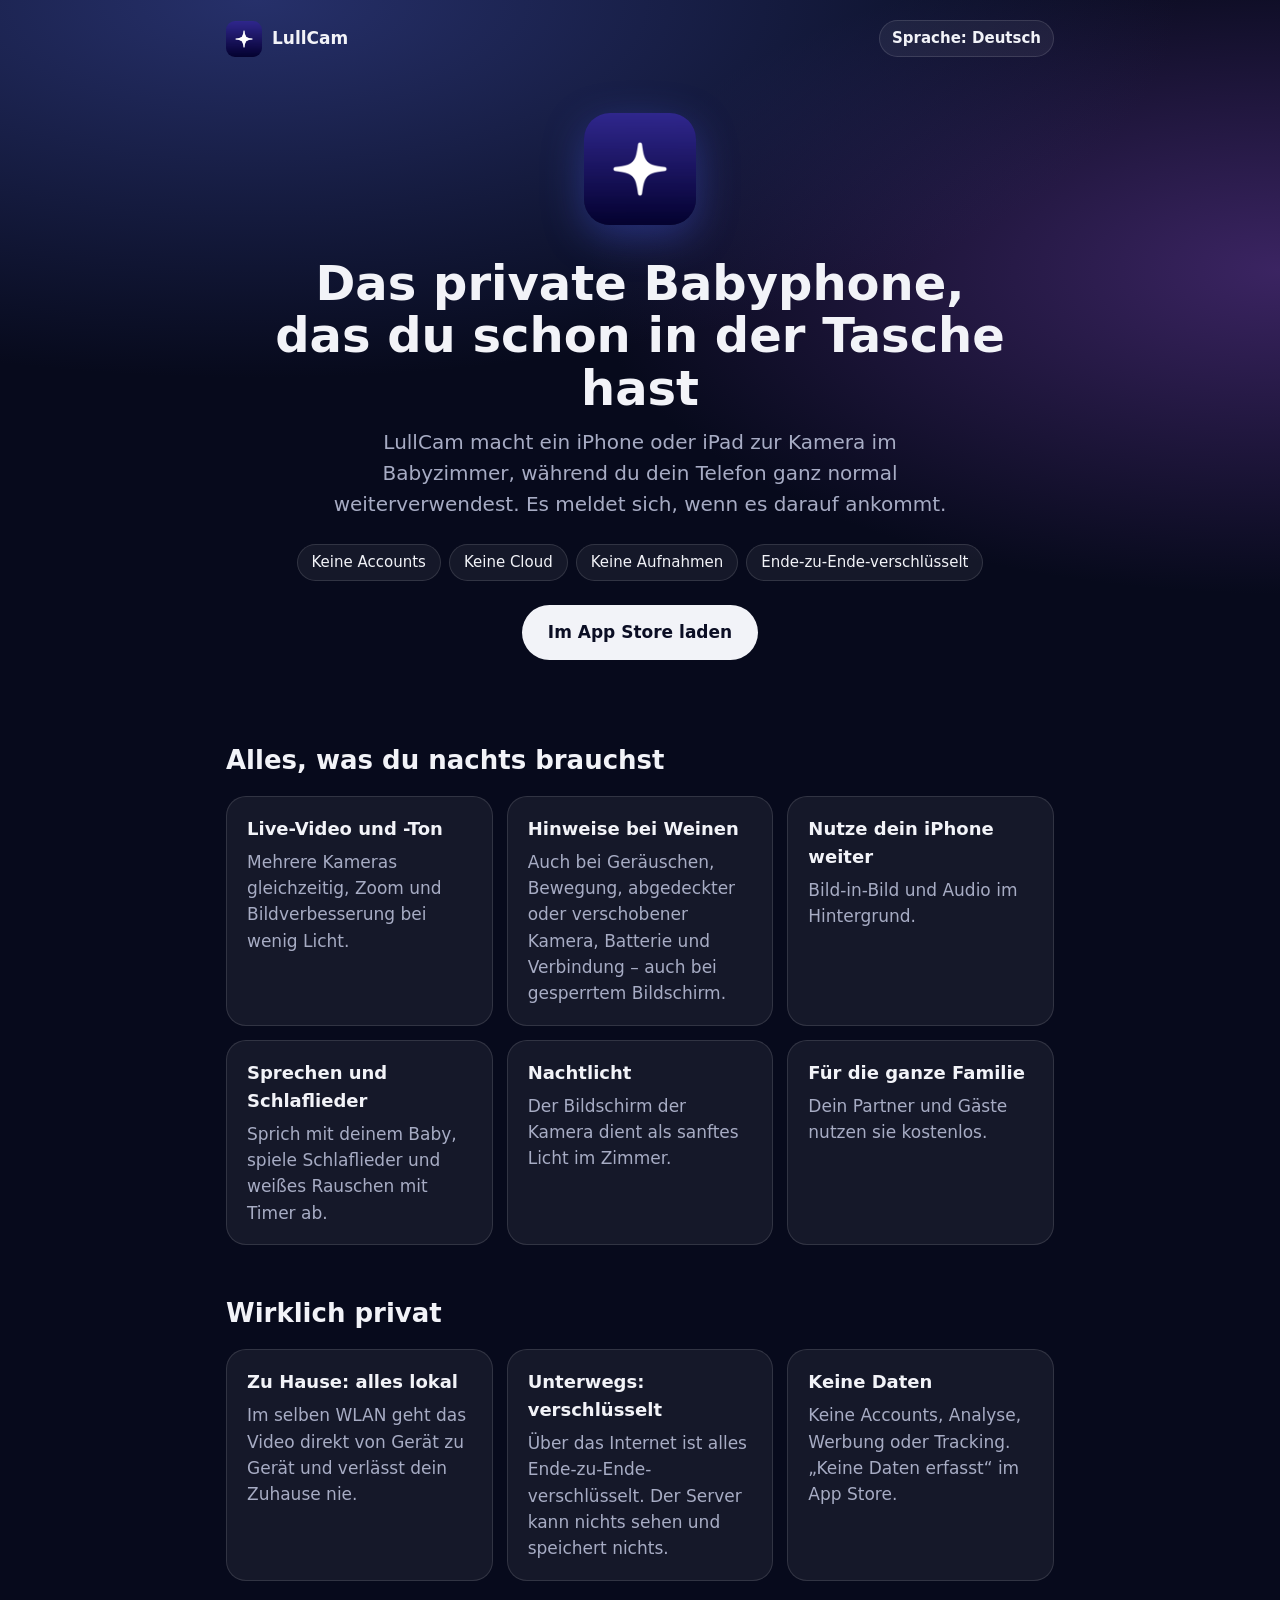
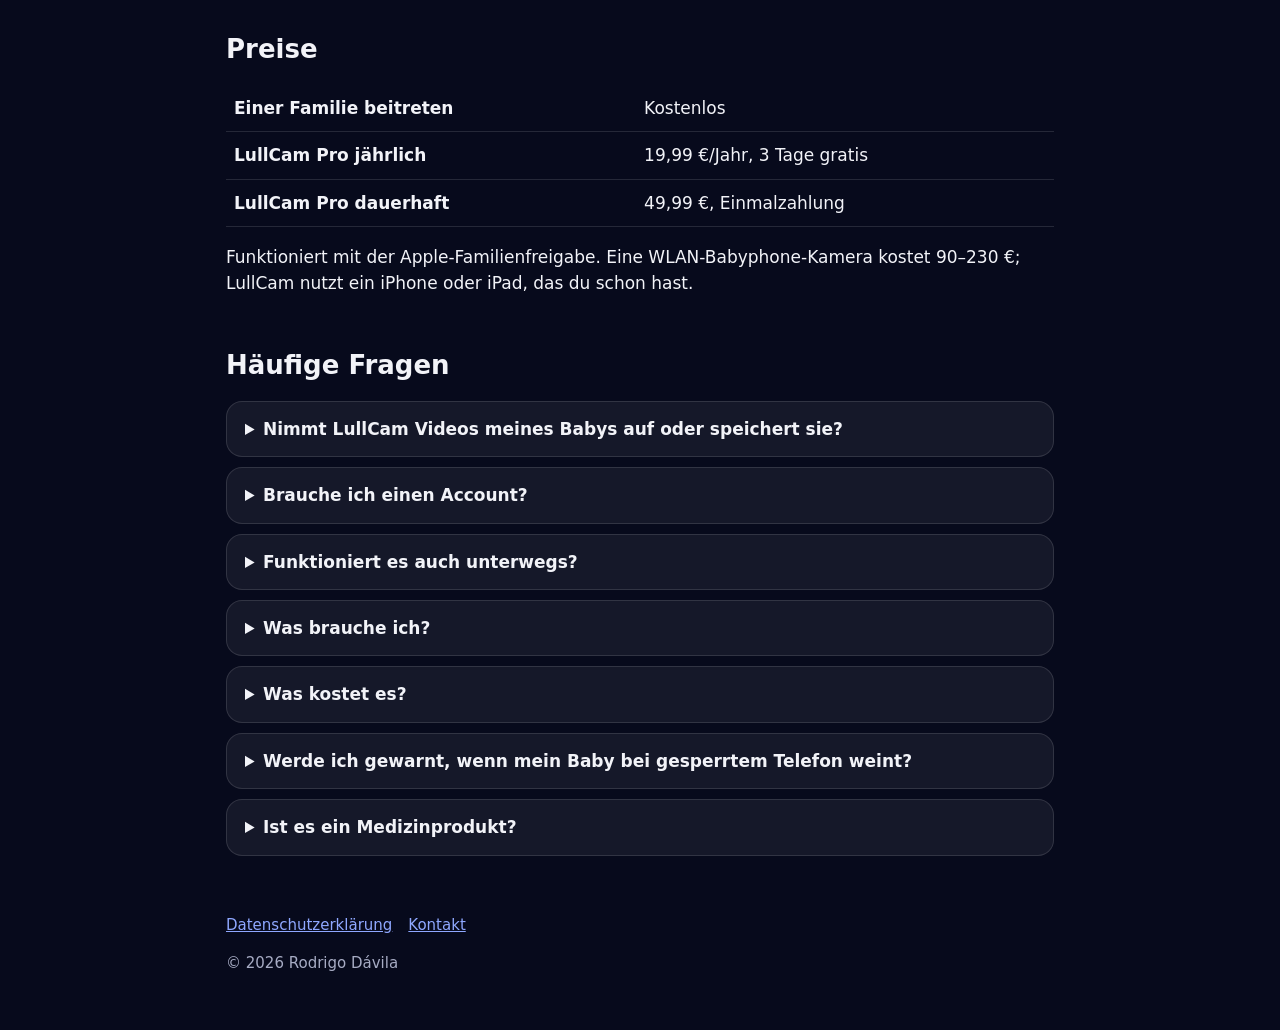
==== de/index.html @ 8188d0df "feat: publish LullCam website Co-Authored-By: Claude Opus 5.5 (1M context) <noreply@anthropic.com>" ====
<!doctype html>
<html lang="de">
<head>
<meta charset="utf-8">
<meta name="viewport" content="width=device-width, initial-scale=1">
<title>LullCam — Privates Babyphone fürs iPhone, ohne Cloud und ohne Account</title>
<meta name="description" content="LullCam macht ein iPhone oder iPad zum privaten Babyphone: Live-Video und -Ton, Hinweise bei Weinen und Bewegung, ohne Account, ohne Cloud und ohne Aufnahmen. Ende-zu-Ende-verschlüsselt.">
<link rel="canonical" href="https://lullcam.com/de/">
<link rel="alternate" hreflang="en" href="https://lullcam.com/">
<link rel="alternate" hreflang="es" href="https://lullcam.com/es/">
<link rel="alternate" hreflang="de" href="https://lullcam.com/de/">
<link rel="alternate" hreflang="fr" href="https://lullcam.com/fr/">
<link rel="alternate" hreflang="it" href="https://lullcam.com/it/">
<link rel="alternate" hreflang="pt-PT" href="https://lullcam.com/pt-pt/">
<link rel="alternate" hreflang="pt-BR" href="https://lullcam.com/pt-br/">
<link rel="alternate" hreflang="ja" href="https://lullcam.com/ja/">
<link rel="alternate" hreflang="ko" href="https://lullcam.com/ko/">
<link rel="alternate" hreflang="zh-Hans" href="https://lullcam.com/zh-hans/">
<link rel="alternate" hreflang="x-default" href="https://lullcam.com/">
<link rel="icon" href="/icon.png">
<link rel="apple-touch-icon" href="/icon.png">
<link rel="stylesheet" href="/style.css">
<meta property="og:type" content="website">
<meta property="og:url" content="https://lullcam.com/de/">
<meta property="og:title" content="LullCam — Privates Babyphone fürs iPhone, ohne Cloud und ohne Account">
<meta property="og:description" content="LullCam macht ein iPhone oder iPad zum privaten Babyphone: Live-Video und -Ton, Hinweise bei Weinen und Bewegung, ohne Account, ohne Cloud und ohne Aufnahmen. Ende-zu-Ende-verschlüsselt.">
<meta property="og:image" content="https://lullcam.com/icon.png">
<meta property="og:locale" content="de_DE">
<meta name="apple-itunes-app" content="app-id=6820272090">
<script type="application/ld+json">
{
 "@context": "https://schema.org",
 "@graph": [
  {
   "@type": "MobileApplication",
   "name": "LullCam",
   "description": "LullCam macht ein iPhone oder iPad zum privaten Babyphone: Live-Video und -Ton, Hinweise bei Weinen und Bewegung, ohne Account, ohne Cloud und ohne Aufnahmen. Ende-zu-Ende-verschlüsselt.",
   "operatingSystem": "iOS, iPadOS",
   "applicationCategory": "LifestyleApplication",
   "inLanguage": [
    "en",
    "es",
    "de",
    "fr",
    "it",
    "pt-PT",
    "pt-BR",
    "ja",
    "ko",
    "zh-Hans"
   ],
   "url": "https://lullcam.com/de/",
   "installUrl": "https://apps.apple.com/app/id6820272090",
   "image": "https://lullcam.com/icon.png",
   "author": {
    "@type": "Person",
    "name": "Rodrigo Dávila"
   },
   "offers": [
    {
     "@type": "Offer",
     "name": "Download (Familie beitreten)",
     "price": "0",
     "priceCurrency": "EUR"
    },
    {
     "@type": "Offer",
     "name": "LullCam Pro jährlich (3 Tage gratis)",
     "price": "19.99",
     "priceCurrency": "EUR"
    },
    {
     "@type": "Offer",
     "name": "LullCam Pro dauerhaft",
     "price": "49.99",
     "priceCurrency": "EUR"
    }
   ]
  },
  {
   "@type": "FAQPage",
   "mainEntity": [
    {
     "@type": "Question",
     "name": "Nimmt LullCam Videos meines Babys auf oder speichert sie?",
     "acceptedAnswer": {
      "@type": "Answer",
      "text": "Nein. LullCam nimmt weder Video, Ton noch Fotos auf und speichert nichts. Alles ist live, nichts wird auf das Gerät geschrieben."
     }
    },
    {
     "@type": "Question",
     "name": "Brauche ich einen Account?",
     "acceptedAnswer": {
      "@type": "Answer",
      "text": "Nein. LullCam hat keine Accounts. Die Geräte deiner Familie werden persönlich per QR-Code gekoppelt."
     }
    },
    {
     "@type": "Question",
     "name": "Funktioniert es auch unterwegs?",
     "acceptedAnswer": {
      "@type": "Answer",
      "text": "Ja, wenn du es erlaubst. Über das Internet sind Video und Ton Ende-zu-Ende-verschlüsselt; der Verbindungsserver kann sie nicht sehen und speichert sie nicht. Im selben WLAN bleibt alles lokal."
     }
    },
    {
     "@type": "Question",
     "name": "Was brauche ich?",
     "acceptedAnswer": {
      "@type": "Answer",
      "text": "Zwei Apple-Geräte: ein altes iPhone oder iPad ist die Kamera im Kinderzimmer, dein iPhone ist der Elternbildschirm. Du musst keine Kamera kaufen."
     }
    },
    {
     "@type": "Question",
     "name": "Was kostet es?",
     "acceptedAnswer": {
      "@type": "Answer",
      "text": "Zum Beitreten einer Familie ist die App kostenlos. Um deine Familie zu erstellen, brauchst du LullCam Pro: 19,99 € pro Jahr mit 3 Tagen gratis oder 49,99 € dauerhaft. Dein Partner und Gäste nutzen sie kostenlos."
     }
    },
    {
     "@type": "Question",
     "name": "Werde ich gewarnt, wenn mein Baby bei gesperrtem Telefon weint?",
     "acceptedAnswer": {
      "@type": "Answer",
      "text": "Ja. LullCam meldet Weinen, Geräusche, Bewegung, abgedeckte oder verschobene Kamera, Batterie und Verbindungsverlust – auch bei gesperrtem Bildschirm."
     }
    },
    {
     "@type": "Question",
     "name": "Ist es ein Medizinprodukt?",
     "acceptedAnswer": {
      "@type": "Answer",
      "text": "Nein. LullCam ist kein Medizinprodukt und ersetzt nicht die Aufsicht durch einen Erwachsenen."
     }
    }
   ]
  }
 ]
}
</script>
</head>
<body>
<header>
  <a class="brand" href="/de/"><img src="/icon.png" alt="">LullCam</a>
  <details class="langs"><summary>Sprache: Deutsch</summary>
    <nav>
      <a href="/" hreflang="en" lang="en">English</a>
      <a href="/es/" hreflang="es" lang="es">Español</a>
      <a href="/de/" hreflang="de" lang="de" aria-current="page">Deutsch</a>
      <a href="/fr/" hreflang="fr" lang="fr">Français</a>
      <a href="/it/" hreflang="it" lang="it">Italiano</a>
      <a href="/pt-pt/" hreflang="pt-PT" lang="pt-PT">Português (Portugal)</a>
      <a href="/pt-br/" hreflang="pt-BR" lang="pt-BR">Português (Brasil)</a>
      <a href="/ja/" hreflang="ja" lang="ja">日本語</a>
      <a href="/ko/" hreflang="ko" lang="ko">한국어</a>
      <a href="/zh-hans/" hreflang="zh-Hans" lang="zh-Hans">简体中文</a>
    </nav>
  </details>
</header>
<main>
  <section class="hero">
    <img class="icon" src="/icon.png" alt="LullCam-Symbol">
    <h1>Das private Babyphone,<br>das du schon in der Tasche hast</h1>
    <p class="lead">LullCam macht ein iPhone oder iPad zur Kamera im Babyzimmer, während du dein Telefon ganz normal weiterverwendest. Es meldet sich, wenn es darauf ankommt.</p>
    <ul class="tags"><li>Keine Accounts</li><li>Keine Cloud</li><li>Keine Aufnahmen</li><li>Ende-zu-Ende-verschlüsselt</li></ul>
    <a class="button" href="https://apps.apple.com/app/id6820272090">Im App Store laden</a>
  </section>

  <h2>Alles, was du nachts brauchst</h2>
  <div class="grid">
    <div class="card"><h3>Live-Video und -Ton</h3><p>Mehrere Kameras gleichzeitig, Zoom und Bildverbesserung bei wenig Licht.</p></div>
    <div class="card"><h3>Hinweise bei Weinen</h3><p>Auch bei Geräuschen, Bewegung, abgedeckter oder verschobener Kamera, Batterie und Verbindung – auch bei gesperrtem Bildschirm.</p></div>
    <div class="card"><h3>Nutze dein iPhone weiter</h3><p>Bild-in-Bild und Audio im Hintergrund.</p></div>
    <div class="card"><h3>Sprechen und Schlaflieder</h3><p>Sprich mit deinem Baby, spiele Schlaflieder und weißes Rauschen mit Timer ab.</p></div>
    <div class="card"><h3>Nachtlicht</h3><p>Der Bildschirm der Kamera dient als sanftes Licht im Zimmer.</p></div>
    <div class="card"><h3>Für die ganze Familie</h3><p>Dein Partner und Gäste nutzen sie kostenlos.</p></div>
  </div>

  <h2>Wirklich privat</h2>
  <div class="grid">
    <div class="card"><h3>Zu Hause: alles lokal</h3><p>Im selben WLAN geht das Video direkt von Gerät zu Gerät und verlässt dein Zuhause nie.</p></div>
    <div class="card"><h3>Unterwegs: verschlüsselt</h3><p>Über das Internet ist alles Ende-zu-Ende-verschlüsselt. Der Server kann nichts sehen und speichert nichts.</p></div>
    <div class="card"><h3>Keine Daten</h3><p>Keine Accounts, Analyse, Werbung oder Tracking. „Keine Daten erfasst“ im App Store.</p></div>
  </div>

  <h2>Preise</h2>
  <table>
    <tr><th>Einer Familie beitreten</th><td>Kostenlos</td></tr>
    <tr><th>LullCam Pro jährlich</th><td>19,99 €/Jahr, 3 Tage gratis</td></tr>
    <tr><th>LullCam Pro dauerhaft</th><td>49,99 €, Einmalzahlung</td></tr>
  </table>
  <p>Funktioniert mit der Apple-Familienfreigabe. Eine WLAN-Babyphone-Kamera kostet 90–230 €; LullCam nutzt ein iPhone oder iPad, das du schon hast.</p>

  <h2>Häufige Fragen</h2>
  <details><summary>Nimmt LullCam Videos meines Babys auf oder speichert sie?</summary><p>Nein. LullCam nimmt weder Video, Ton noch Fotos auf und speichert nichts. Alles ist live, nichts wird auf das Gerät geschrieben.</p></details>
  <details><summary>Brauche ich einen Account?</summary><p>Nein. LullCam hat keine Accounts. Die Geräte deiner Familie werden persönlich per QR-Code gekoppelt.</p></details>
  <details><summary>Funktioniert es auch unterwegs?</summary><p>Ja, wenn du es erlaubst. Über das Internet sind Video und Ton Ende-zu-Ende-verschlüsselt; der Verbindungsserver kann sie nicht sehen und speichert sie nicht. Im selben WLAN bleibt alles lokal.</p></details>
  <details><summary>Was brauche ich?</summary><p>Zwei Apple-Geräte: ein altes iPhone oder iPad ist die Kamera im Kinderzimmer, dein iPhone ist der Elternbildschirm. Du musst keine Kamera kaufen.</p></details>
  <details><summary>Was kostet es?</summary><p>Zum Beitreten einer Familie ist die App kostenlos. Um deine Familie zu erstellen, brauchst du LullCam Pro: 19,99 € pro Jahr mit 3 Tagen gratis oder 49,99 € dauerhaft. Dein Partner und Gäste nutzen sie kostenlos.</p></details>
  <details><summary>Werde ich gewarnt, wenn mein Baby bei gesperrtem Telefon weint?</summary><p>Ja. LullCam meldet Weinen, Geräusche, Bewegung, abgedeckte oder verschobene Kamera, Batterie und Verbindungsverlust – auch bei gesperrtem Bildschirm.</p></details>
  <details><summary>Ist es ein Medizinprodukt?</summary><p>Nein. LullCam ist kein Medizinprodukt und ersetzt nicht die Aufsicht durch einen Erwachsenen.</p></details>
</main>
<footer>
  <a href="/privacy/">Datenschutzerklärung</a><a href="mailto:rdavila92@gmail.com">Kontakt</a>
  <p>© 2026 Rodrigo Dávila</p>
</footer>
</body>
</html>
---- style.css ----
:root {
  color-scheme: dark;
  --bg: #070a1c;
  --text: #f2f3f8;
  --muted: #a7acc4;
  --card: rgba(255, 255, 255, 0.06);
  --border: rgba(255, 255, 255, 0.12);
  --accent: #8fa8ff;
}
* { box-sizing: border-box; }
body {
  margin: 0;
  font: 17px/1.55 -apple-system, BlinkMacSystemFont, system-ui, sans-serif;
  color: var(--text);
  background: radial-gradient(120% 70% at 20% 0%, #26306a 0%, transparent 60%),
              radial-gradient(90% 60% at 100% 30%, #3b2462 0%, transparent 60%),
              var(--bg);
  background-attachment: fixed;
}
a { color: var(--accent); }
main, header, footer { max-width: 860px; margin: 0 auto; padding: 0 16px; }
header { display: flex; align-items: center; justify-content: space-between; padding-top: 20px; }
header .brand { display: flex; align-items: center; gap: 10px; font-weight: 600; color: var(--text); text-decoration: none; }
header img { width: 36px; height: 36px; border-radius: 9px; }
.hero { text-align: center; padding: 56px 0 32px; }
.hero img.icon { width: 112px; height: 112px; border-radius: 26px; box-shadow: 0 12px 40px rgba(80, 100, 255, 0.35); }
h1 { font-size: clamp(32px, 6vw, 48px); line-height: 1.1; margin: 24px 0 12px; }
h2 { font-size: 26px; margin: 48px 0 16px; }
h3 { font-size: 18px; margin: 0 0 6px; }
.lead { font-size: 20px; color: var(--muted); max-width: 620px; margin: 0 auto; }
.tags { display: flex; flex-wrap: wrap; gap: 8px; justify-content: center; margin: 24px 0; padding: 0; list-style: none; }
.tags li { padding: 6px 14px; border-radius: 999px; background: var(--card); border: 1px solid var(--border); font-size: 15px; }
.button { display: inline-block; padding: 14px 26px; border-radius: 999px; background: var(--text); color: #0b0e24; font-weight: 600; text-decoration: none; }
.grid { display: grid; grid-template-columns: repeat(auto-fit, minmax(240px, 1fr)); gap: 14px; }
.card { background: var(--card); border: 1px solid var(--border); border-radius: 20px; padding: 18px 20px; }
.card p { margin: 0; color: var(--muted); }
.shots { display: flex; gap: 14px; overflow-x: auto; padding-bottom: 8px; }
.shots img { height: 460px; max-width: 80vw; object-fit: contain; border-radius: 24px; border: 1px solid var(--border); }
details { background: var(--card); border: 1px solid var(--border); border-radius: 16px; padding: 14px 18px; margin-bottom: 10px; }
summary { font-weight: 600; cursor: pointer; }
details p { color: var(--muted); margin: 10px 0 0; }
table { width: 100%; border-collapse: collapse; }
td, th { text-align: left; padding: 10px 8px; border-bottom: 1px solid var(--border); }
footer { color: var(--muted); font-size: 15px; padding-top: 48px; padding-bottom: 40px; }
footer a { margin-right: 16px; }
.langs { position: relative; }
.langs summary { list-style: none; padding: 6px 12px; border-radius: 999px; border: 1px solid var(--border); background: var(--card); font-size: 15px; }
.langs summary::-webkit-details-marker { display: none; }
.langs nav { position: absolute; right: 0; top: 40px; z-index: 2; display: flex; flex-direction: column; min-width: 200px; padding: 8px; border-radius: 16px; border: 1px solid var(--border); background: #141838; }
.langs nav a { padding: 8px 10px; border-radius: 10px; text-decoration: none; color: var(--text); }
.langs nav a[aria-current] { background: var(--card); }
header .langs { background: none; border: 0; padding: 0; margin: 0; }
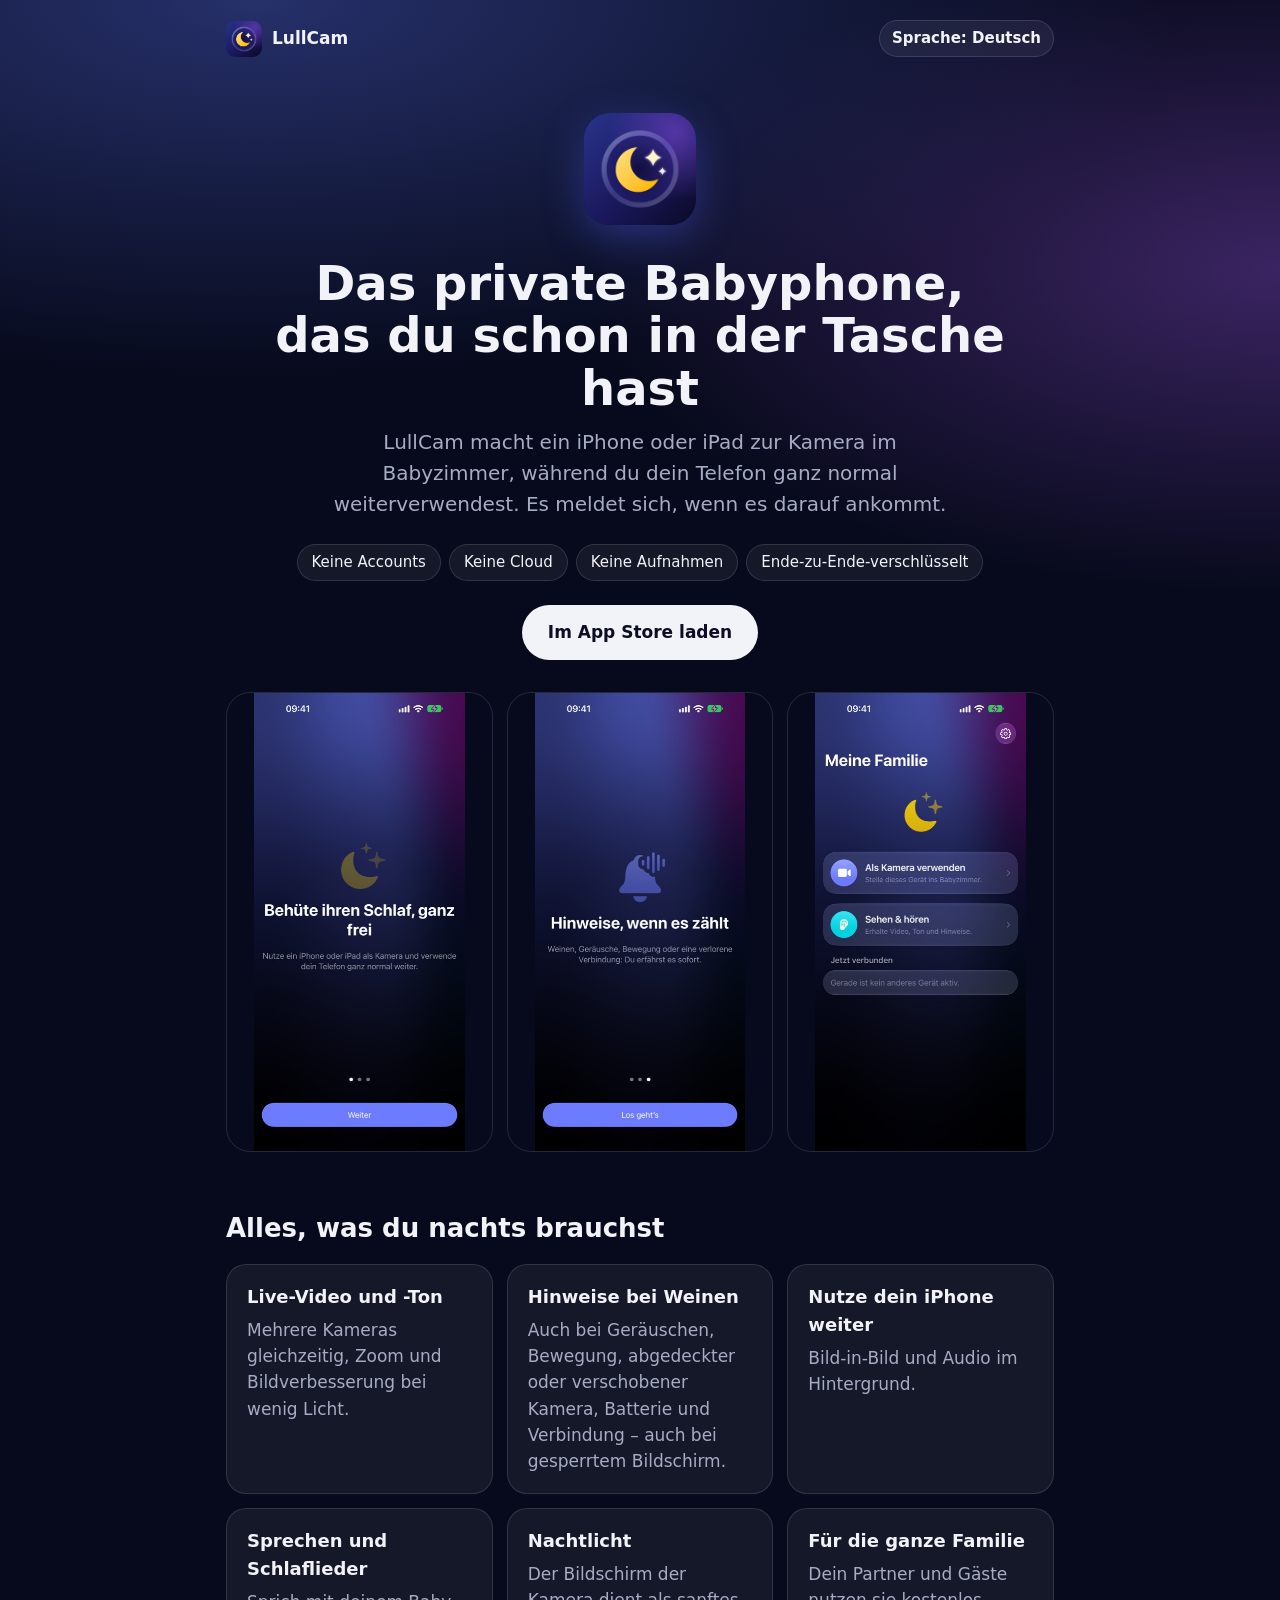
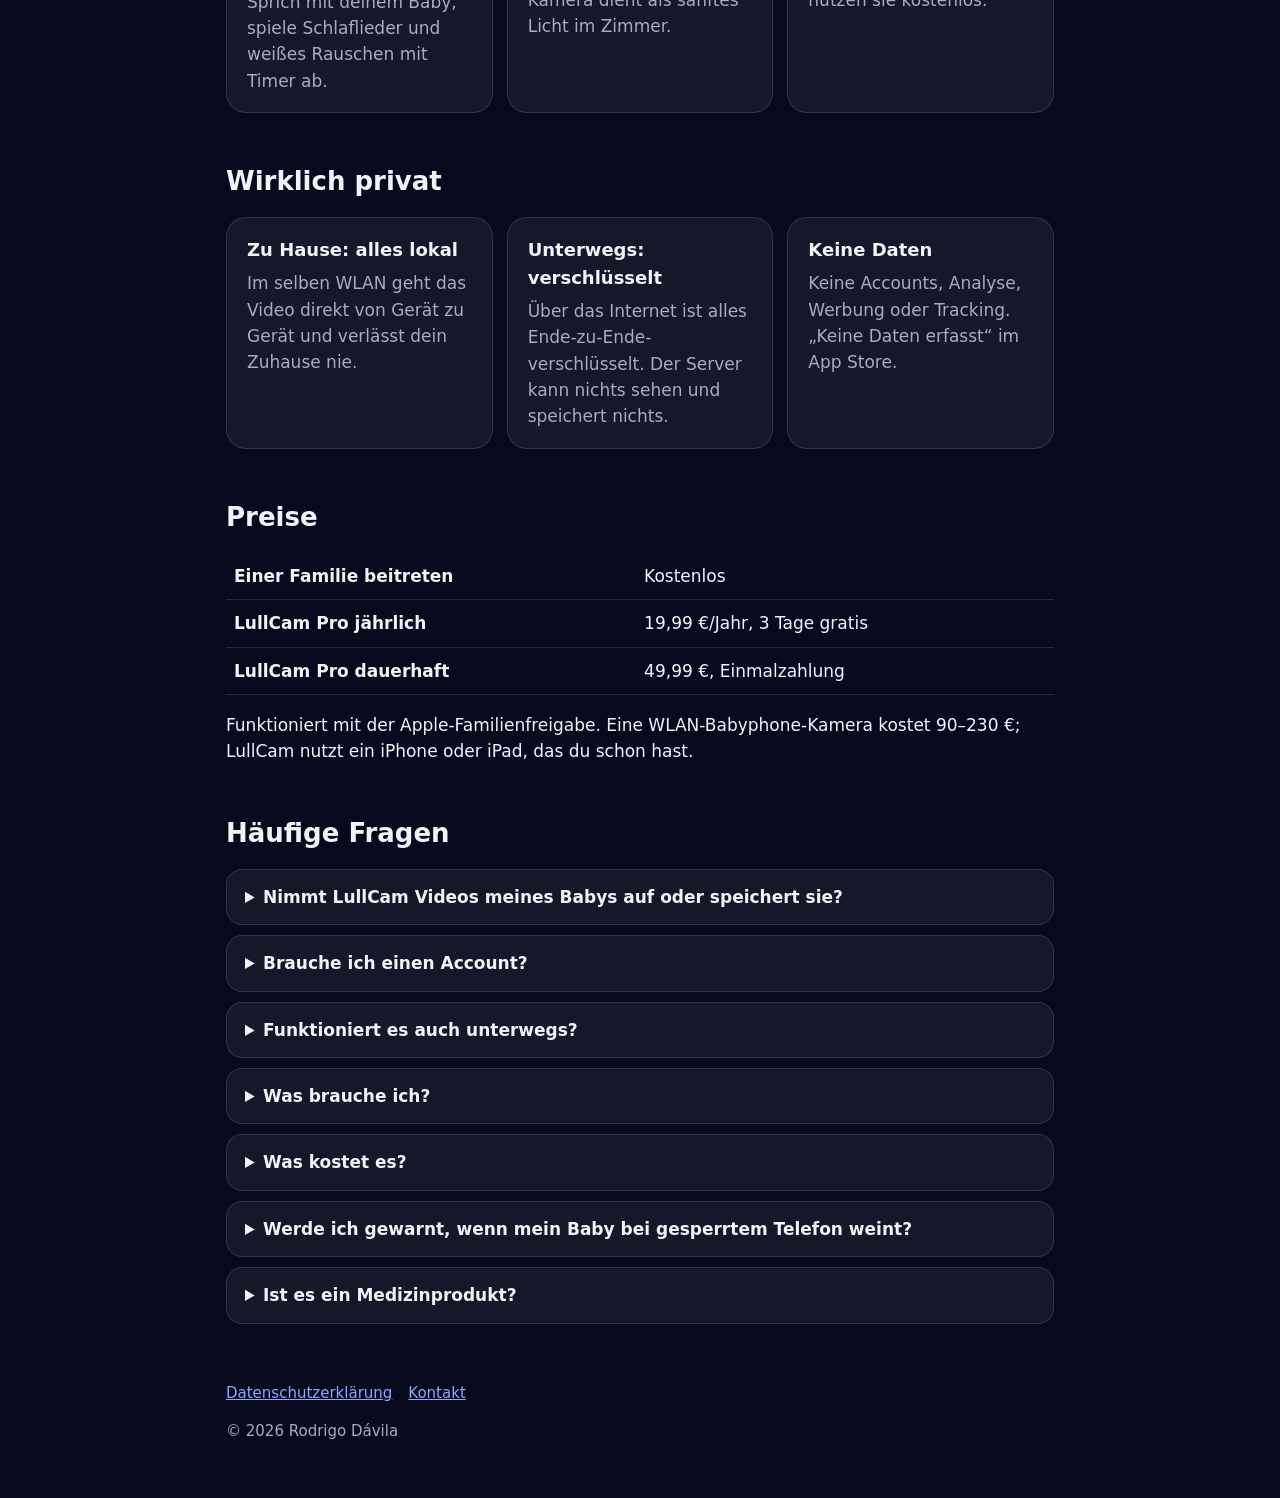
==== commit 3698d922: "feat: screenshots per language, share images, SEO fixes Co-Authored-By: Claude Opus 5.5 (1M context)" ====
--- a/de/index.html
+++ b/de/index.html
@@ -4,7 +4,7 @@
 <meta charset="utf-8">
 <meta name="viewport" content="width=device-width, initial-scale=1">
 <title>LullCam — Privates Babyphone fürs iPhone, ohne Cloud und ohne Account</title>
-<meta name="description" content="LullCam macht ein iPhone oder iPad zum privaten Babyphone: Live-Video und -Ton, Hinweise bei Weinen und Bewegung, ohne Account, ohne Cloud und ohne Aufnahmen. Ende-zu-Ende-verschlüsselt.">
+<meta name="description" content="LullCam macht ein iPhone oder iPad zum privaten Babyphone: Live-Video und -Ton, Hinweise bei Weinen, ohne Account, ohne Cloud, ohne Aufnahmen.">
 <link rel="canonical" href="https://lullcam.com/de/">
 <link rel="alternate" hreflang="en" href="https://lullcam.com/">
 <link rel="alternate" hreflang="es" href="https://lullcam.com/es/">
@@ -23,8 +23,12 @@
 <meta property="og:type" content="website">
 <meta property="og:url" content="https://lullcam.com/de/">
 <meta property="og:title" content="LullCam — Privates Babyphone fürs iPhone, ohne Cloud und ohne Account">
-<meta property="og:description" content="LullCam macht ein iPhone oder iPad zum privaten Babyphone: Live-Video und -Ton, Hinweise bei Weinen und Bewegung, ohne Account, ohne Cloud und ohne Aufnahmen. Ende-zu-Ende-verschlüsselt.">
-<meta property="og:image" content="https://lullcam.com/icon.png">
+<meta property="og:description" content="LullCam macht ein iPhone oder iPad zum privaten Babyphone: Live-Video und -Ton, Hinweise bei Weinen, ohne Account, ohne Cloud, ohne Aufnahmen.">
+<meta property="og:image" content="https://lullcam.com/de/og.jpg">
+<meta property="og:image:width" content="1200">
+<meta property="og:image:height" content="630">
+<meta property="og:site_name" content="LullCam">
+<meta name="twitter:card" content="summary_large_image">
 <meta property="og:locale" content="de_DE">
 <meta name="apple-itunes-app" content="app-id=6820272090">
 <script type="application/ld+json">
@@ -34,7 +38,7 @@
   {
    "@type": "MobileApplication",
    "name": "LullCam",
-   "description": "LullCam macht ein iPhone oder iPad zum privaten Babyphone: Live-Video und -Ton, Hinweise bei Weinen und Bewegung, ohne Account, ohne Cloud und ohne Aufnahmen. Ende-zu-Ende-verschlüsselt.",
+   "description": "LullCam macht ein iPhone oder iPad zum privaten Babyphone: Live-Video und -Ton, Hinweise bei Weinen, ohne Account, ohne Cloud, ohne Aufnahmen.",
    "operatingSystem": "iOS, iPadOS",
    "applicationCategory": "LifestyleApplication",
    "inLanguage": [
@@ -52,6 +56,7 @@
    "url": "https://lullcam.com/de/",
    "installUrl": "https://apps.apple.com/app/id6820272090",
    "image": "https://lullcam.com/icon.png",
+   "screenshot": "https://lullcam.com/de/04-inicio.jpg",
    "author": {
     "@type": "Person",
     "name": "Rodrigo Dávila"
@@ -168,6 +173,11 @@
     <ul class="tags"><li>Keine Accounts</li><li>Keine Cloud</li><li>Keine Aufnahmen</li><li>Ende-zu-Ende-verschlüsselt</li></ul>
     <a class="button" href="https://apps.apple.com/app/id6820272090">Im App Store laden</a>
   </section>
+  <div class="shots">
+    <img src="/de/01-onboarding.jpg" alt="Das private Babyphone, das du schon in der Tasche hast" width="414" height="900" loading="lazy">
+    <img src="/de/03-avisos.jpg" alt="Hinweise bei Weinen" width="414" height="900" loading="lazy">
+    <img src="/de/04-inicio.jpg" alt="Für die ganze Familie" width="414" height="900" loading="lazy">
+  </div>
 
   <h2>Alles, was du nachts brauchst</h2>
   <div class="grid">
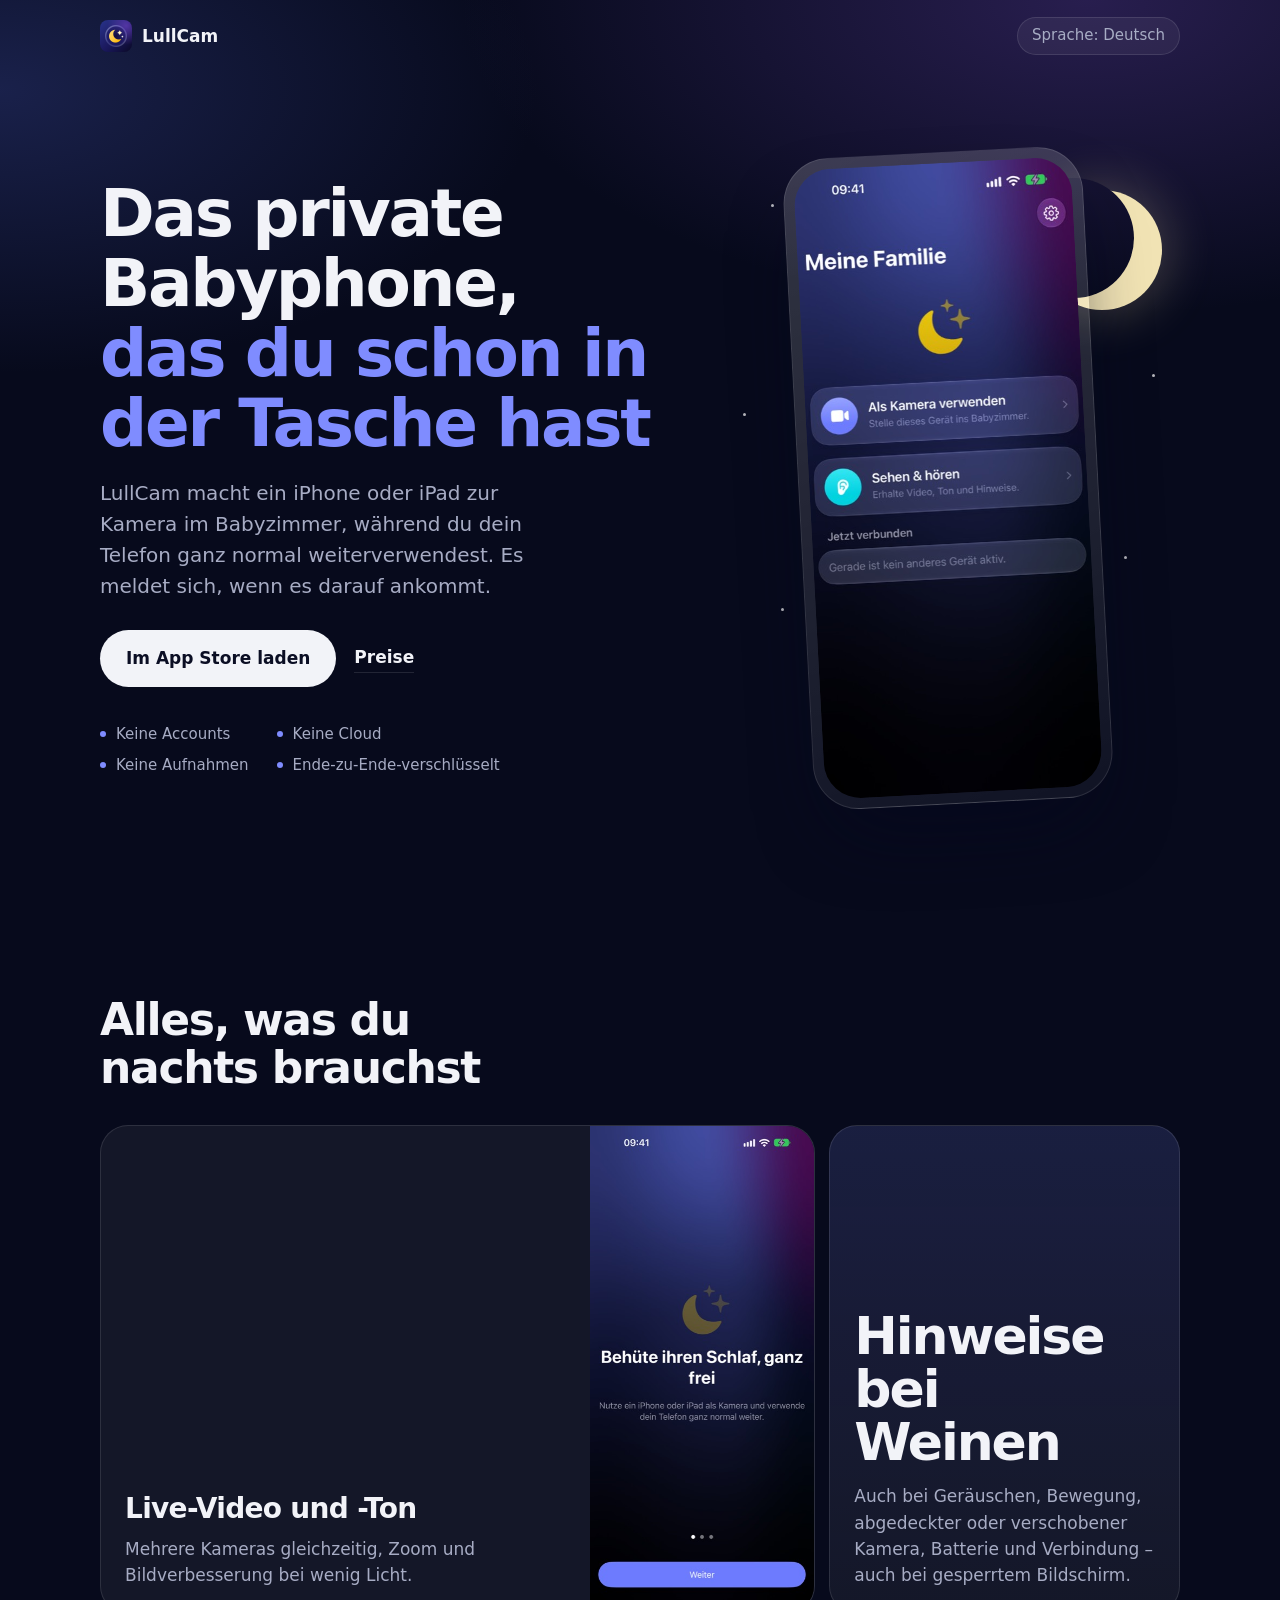
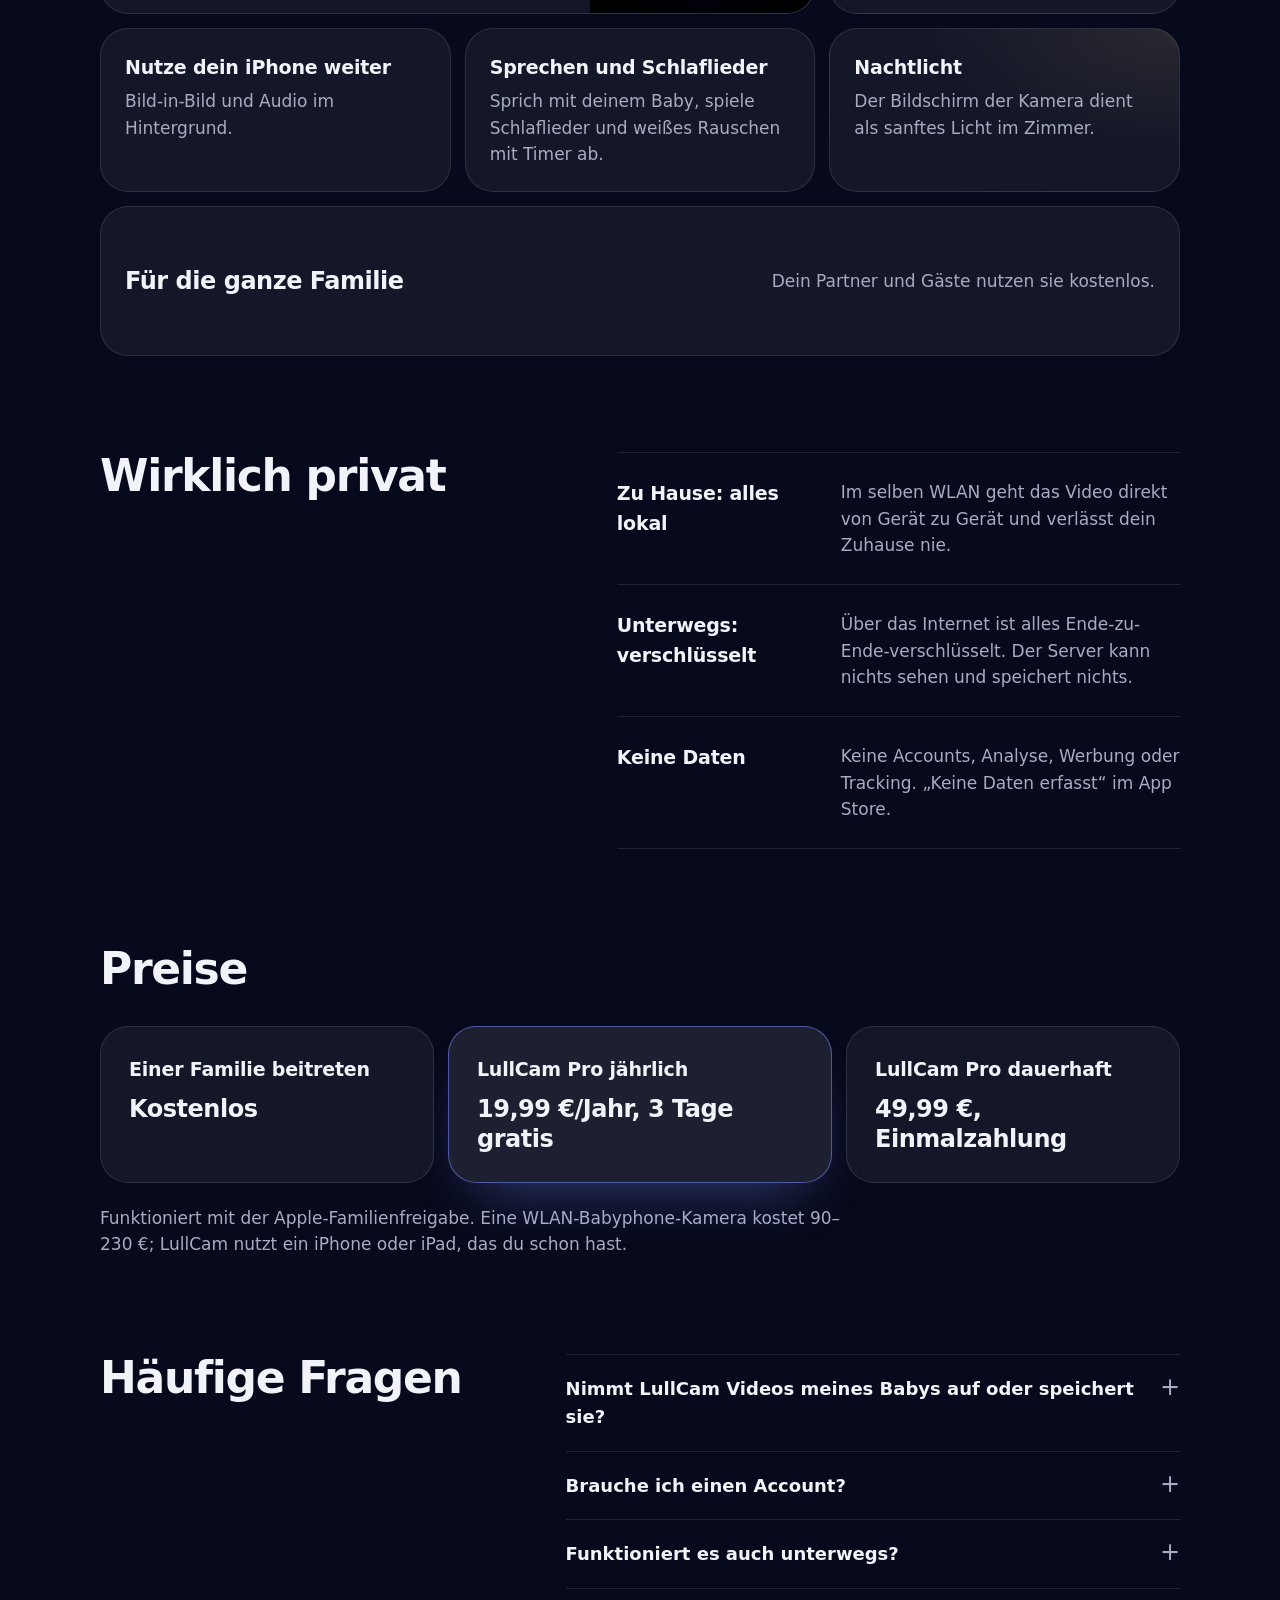
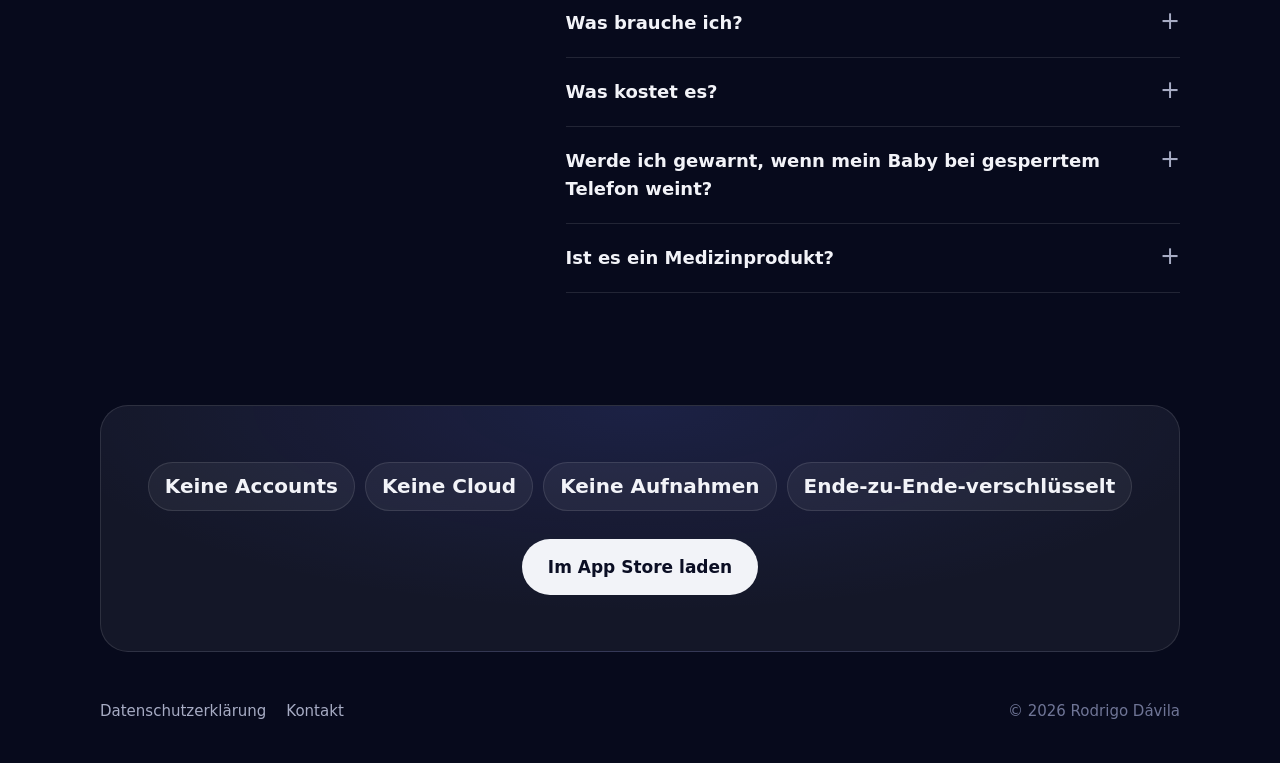
==== commit ce46d6f1: "feat: redesigned landing page Co-Authored-By: Claude Opus 5.5 (1M context) <noreply@anthropic.com>" ====
--- a/de/index.html
+++ b/de/index.html
@@ -17,8 +17,9 @@
 <link rel="alternate" hreflang="ko" href="https://lullcam.com/ko/">
 <link rel="alternate" hreflang="zh-Hans" href="https://lullcam.com/zh-hans/">
 <link rel="alternate" hreflang="x-default" href="https://lullcam.com/">
-<link rel="icon" href="/icon.png">
-<link rel="apple-touch-icon" href="/icon.png">
+<link rel="icon" type="image/png" sizes="32x32" href="/favicon-32.png">
+<link rel="icon" type="image/png" sizes="256x256" href="/icon.png">
+<link rel="apple-touch-icon" href="/apple-touch-icon.png">
 <link rel="stylesheet" href="/style.css">
 <meta property="og:type" content="website">
 <meta property="og:url" content="https://lullcam.com/de/">
@@ -148,10 +149,11 @@
 </script>
 </head>
 <body>
-<header>
-  <a class="brand" href="/de/"><img src="/icon.png" alt="">LullCam</a>
-  <details class="langs"><summary>Sprache: Deutsch</summary>
-    <nav>
+<div class="wrap">
+  <header class="top">
+    <a class="brand" href="/de/"><img src="/icon.png" alt="">LullCam</a>
+    <details class="langs"><summary>Sprache: Deutsch</summary>
+      <nav>
       <a href="/" hreflang="en" lang="en">English</a>
       <a href="/es/" hreflang="es" lang="es">Español</a>
       <a href="/de/" hreflang="de" lang="de" aria-current="page">Deutsch</a>
@@ -162,60 +164,80 @@
       <a href="/ja/" hreflang="ja" lang="ja">日本語</a>
       <a href="/ko/" hreflang="ko" lang="ko">한국어</a>
       <a href="/zh-hans/" hreflang="zh-Hans" lang="zh-Hans">简体中文</a>
-    </nav>
-  </details>
-</header>
-<main>
-  <section class="hero">
-    <img class="icon" src="/icon.png" alt="LullCam-Symbol">
-    <h1>Das private Babyphone,<br>das du schon in der Tasche hast</h1>
-    <p class="lead">LullCam macht ein iPhone oder iPad zur Kamera im Babyzimmer, während du dein Telefon ganz normal weiterverwendest. Es meldet sich, wenn es darauf ankommt.</p>
-    <ul class="tags"><li>Keine Accounts</li><li>Keine Cloud</li><li>Keine Aufnahmen</li><li>Ende-zu-Ende-verschlüsselt</li></ul>
-    <a class="button" href="https://apps.apple.com/app/id6820272090">Im App Store laden</a>
-  </section>
-  <div class="shots">
-    <img src="/de/01-onboarding.jpg" alt="Das private Babyphone, das du schon in der Tasche hast" width="414" height="900" loading="lazy">
-    <img src="/de/03-avisos.jpg" alt="Hinweise bei Weinen" width="414" height="900" loading="lazy">
-    <img src="/de/04-inicio.jpg" alt="Für die ganze Familie" width="414" height="900" loading="lazy">
-  </div>
-
-  <h2>Alles, was du nachts brauchst</h2>
-  <div class="grid">
-    <div class="card"><h3>Live-Video und -Ton</h3><p>Mehrere Kameras gleichzeitig, Zoom und Bildverbesserung bei wenig Licht.</p></div>
-    <div class="card"><h3>Hinweise bei Weinen</h3><p>Auch bei Geräuschen, Bewegung, abgedeckter oder verschobener Kamera, Batterie und Verbindung – auch bei gesperrtem Bildschirm.</p></div>
-    <div class="card"><h3>Nutze dein iPhone weiter</h3><p>Bild-in-Bild und Audio im Hintergrund.</p></div>
-    <div class="card"><h3>Sprechen und Schlaflieder</h3><p>Sprich mit deinem Baby, spiele Schlaflieder und weißes Rauschen mit Timer ab.</p></div>
-    <div class="card"><h3>Nachtlicht</h3><p>Der Bildschirm der Kamera dient als sanftes Licht im Zimmer.</p></div>
-    <div class="card"><h3>Für die ganze Familie</h3><p>Dein Partner und Gäste nutzen sie kostenlos.</p></div>
-  </div>
-
-  <h2>Wirklich privat</h2>
-  <div class="grid">
-    <div class="card"><h3>Zu Hause: alles lokal</h3><p>Im selben WLAN geht das Video direkt von Gerät zu Gerät und verlässt dein Zuhause nie.</p></div>
-    <div class="card"><h3>Unterwegs: verschlüsselt</h3><p>Über das Internet ist alles Ende-zu-Ende-verschlüsselt. Der Server kann nichts sehen und speichert nichts.</p></div>
-    <div class="card"><h3>Keine Daten</h3><p>Keine Accounts, Analyse, Werbung oder Tracking. „Keine Daten erfasst“ im App Store.</p></div>
-  </div>
-
-  <h2>Preise</h2>
-  <table>
-    <tr><th>Einer Familie beitreten</th><td>Kostenlos</td></tr>
-    <tr><th>LullCam Pro jährlich</th><td>19,99 €/Jahr, 3 Tage gratis</td></tr>
-    <tr><th>LullCam Pro dauerhaft</th><td>49,99 €, Einmalzahlung</td></tr>
-  </table>
-  <p>Funktioniert mit der Apple-Familienfreigabe. Eine WLAN-Babyphone-Kamera kostet 90–230 €; LullCam nutzt ein iPhone oder iPad, das du schon hast.</p>
-
-  <h2>Häufige Fragen</h2>
-  <details><summary>Nimmt LullCam Videos meines Babys auf oder speichert sie?</summary><p>Nein. LullCam nimmt weder Video, Ton noch Fotos auf und speichert nichts. Alles ist live, nichts wird auf das Gerät geschrieben.</p></details>
-  <details><summary>Brauche ich einen Account?</summary><p>Nein. LullCam hat keine Accounts. Die Geräte deiner Familie werden persönlich per QR-Code gekoppelt.</p></details>
-  <details><summary>Funktioniert es auch unterwegs?</summary><p>Ja, wenn du es erlaubst. Über das Internet sind Video und Ton Ende-zu-Ende-verschlüsselt; der Verbindungsserver kann sie nicht sehen und speichert sie nicht. Im selben WLAN bleibt alles lokal.</p></details>
-  <details><summary>Was brauche ich?</summary><p>Zwei Apple-Geräte: ein altes iPhone oder iPad ist die Kamera im Kinderzimmer, dein iPhone ist der Elternbildschirm. Du musst keine Kamera kaufen.</p></details>
-  <details><summary>Was kostet es?</summary><p>Zum Beitreten einer Familie ist die App kostenlos. Um deine Familie zu erstellen, brauchst du LullCam Pro: 19,99 € pro Jahr mit 3 Tagen gratis oder 49,99 € dauerhaft. Dein Partner und Gäste nutzen sie kostenlos.</p></details>
-  <details><summary>Werde ich gewarnt, wenn mein Baby bei gesperrtem Telefon weint?</summary><p>Ja. LullCam meldet Weinen, Geräusche, Bewegung, abgedeckte oder verschobene Kamera, Batterie und Verbindungsverlust – auch bei gesperrtem Bildschirm.</p></details>
-  <details><summary>Ist es ein Medizinprodukt?</summary><p>Nein. LullCam ist kein Medizinprodukt und ersetzt nicht die Aufsicht durch einen Erwachsenen.</p></details>
-</main>
-<footer>
-  <a href="/privacy/">Datenschutzerklärung</a><a href="mailto:rdavila92@gmail.com">Kontakt</a>
-  <p>© 2026 Rodrigo Dávila</p>
-</footer>
+      </nav>
+    </details>
+  </header>
+  <main>
+    <section class="hero">
+      <div>
+        <h1>Das private Babyphone, <em>das du schon in der Tasche hast</em></h1>
+        <p class="lead">LullCam macht ein iPhone oder iPad zur Kamera im Babyzimmer, während du dein Telefon ganz normal weiterverwendest. Es meldet sich, wenn es darauf ankommt.</p>
+        <div class="ctas">
+          <a class="button" href="https://apps.apple.com/app/id6820272090">Im App Store laden</a>
+          <a class="link" href="#price">Preise</a>
+        </div>
+        <ul class="promises"><li>Keine Accounts</li><li>Keine Cloud</li><li>Keine Aufnahmen</li><li>Ende-zu-Ende-verschlüsselt</li></ul>
+      </div>
+      <div class="scene" aria-hidden="true">
+        <div class="stars"><i style="top:8%;left:12%;animation-delay:0s"></i><i style="top:22%;left:30%;animation-delay:1.2s"></i><i style="top:12%;left:58%;animation-delay:2.1s"></i><i style="top:40%;left:6%;animation-delay:0.6s"></i><i style="top:70%;left:14%;animation-delay:3s"></i><i style="top:62%;left:88%;animation-delay:1.8s"></i><i style="top:86%;left:70%;animation-delay:2.6s"></i><i style="top:34%;left:94%;animation-delay:0.3s"></i></div>
+        <div class="moon"></div>
+        <div class="phone"><img src="/de/04-inicio.jpg" alt="" width="414" height="900"></div>
+      </div>
+    </section>
+
+    <section class="block">
+      <h2>Alles, was du nachts brauchst</h2>
+      <div class="bento">
+      <div class="tile t-video"><div><h3>Live-Video und -Ton</h3><p>Mehrere Kameras gleichzeitig, Zoom und Bildverbesserung bei wenig Licht.</p></div><div class="shot"><img src="/de/01-onboarding.jpg" alt="Live-Video und -Ton" width="414" height="900" loading="lazy"></div></div>
+      <div class="tile t-alert"><div><h3>Hinweise bei Weinen</h3><p>Auch bei Geräuschen, Bewegung, abgedeckter oder verschobener Kamera, Batterie und Verbindung – auch bei gesperrtem Bildschirm.</p></div></div>
+      <div class="tile t-pip"><div><h3>Nutze dein iPhone weiter</h3><p>Bild-in-Bild und Audio im Hintergrund.</p></div></div>
+      <div class="tile t-talk"><div><h3>Sprechen und Schlaflieder</h3><p>Sprich mit deinem Baby, spiele Schlaflieder und weißes Rauschen mit Timer ab.</p></div></div>
+      <div class="tile t-light"><div><h3>Nachtlicht</h3><p>Der Bildschirm der Kamera dient als sanftes Licht im Zimmer.</p></div></div>
+      <div class="tile t-family"><div><h3>Für die ganze Familie</h3><p>Dein Partner und Gäste nutzen sie kostenlos.</p></div></div>
+      </div>
+    </section>
+
+    <section class="block privacy">
+      <h2>Wirklich privat</h2>
+      <div class="rows">
+        <div class="row"><h3>Zu Hause: alles lokal</h3><p>Im selben WLAN geht das Video direkt von Gerät zu Gerät und verlässt dein Zuhause nie.</p></div>
+        <div class="row"><h3>Unterwegs: verschlüsselt</h3><p>Über das Internet ist alles Ende-zu-Ende-verschlüsselt. Der Server kann nichts sehen und speichert nichts.</p></div>
+        <div class="row"><h3>Keine Daten</h3><p>Keine Accounts, Analyse, Werbung oder Tracking. „Keine Daten erfasst“ im App Store.</p></div>
+      </div>
+    </section>
+
+    <section class="block" id="price">
+      <h2>Preise</h2>
+      <div class="plans">
+      <div class="plan"><h3>Einer Familie beitreten</h3><p class="value">Kostenlos</p></div>
+      <div class="plan featured"><h3>LullCam Pro jährlich</h3><p class="value">19,99 €/Jahr, 3 Tage gratis</p></div>
+      <div class="plan"><h3>LullCam Pro dauerhaft</h3><p class="value">49,99 €, Einmalzahlung</p></div>
+      </div>
+      <p class="note">Funktioniert mit der Apple-Familienfreigabe. Eine WLAN-Babyphone-Kamera kostet 90–230 €; LullCam nutzt ein iPhone oder iPad, das du schon hast.</p>
+    </section>
+
+    <section class="block faq">
+      <h2>Häufige Fragen</h2>
+      <div>
+        <details><summary>Nimmt LullCam Videos meines Babys auf oder speichert sie?</summary><p>Nein. LullCam nimmt weder Video, Ton noch Fotos auf und speichert nichts. Alles ist live, nichts wird auf das Gerät geschrieben.</p></details>
+        <details><summary>Brauche ich einen Account?</summary><p>Nein. LullCam hat keine Accounts. Die Geräte deiner Familie werden persönlich per QR-Code gekoppelt.</p></details>
+        <details><summary>Funktioniert es auch unterwegs?</summary><p>Ja, wenn du es erlaubst. Über das Internet sind Video und Ton Ende-zu-Ende-verschlüsselt; der Verbindungsserver kann sie nicht sehen und speichert sie nicht. Im selben WLAN bleibt alles lokal.</p></details>
+        <details><summary>Was brauche ich?</summary><p>Zwei Apple-Geräte: ein altes iPhone oder iPad ist die Kamera im Kinderzimmer, dein iPhone ist der Elternbildschirm. Du musst keine Kamera kaufen.</p></details>
+        <details><summary>Was kostet es?</summary><p>Zum Beitreten einer Familie ist die App kostenlos. Um deine Familie zu erstellen, brauchst du LullCam Pro: 19,99 € pro Jahr mit 3 Tagen gratis oder 49,99 € dauerhaft. Dein Partner und Gäste nutzen sie kostenlos.</p></details>
+        <details><summary>Werde ich gewarnt, wenn mein Baby bei gesperrtem Telefon weint?</summary><p>Ja. LullCam meldet Weinen, Geräusche, Bewegung, abgedeckte oder verschobene Kamera, Batterie und Verbindungsverlust – auch bei gesperrtem Bildschirm.</p></details>
+        <details><summary>Ist es ein Medizinprodukt?</summary><p>Nein. LullCam ist kein Medizinprodukt und ersetzt nicht die Aufsicht durch einen Erwachsenen.</p></details>
+      </div>
+    </section>
+
+    <section class="closing">
+      <ul class="pills"><li>Keine Accounts</li><li>Keine Cloud</li><li>Keine Aufnahmen</li><li>Ende-zu-Ende-verschlüsselt</li></ul>
+      <a class="button" href="https://apps.apple.com/app/id6820272090">Im App Store laden</a>
+    </section>
+  </main>
+  <footer>
+    <div><a href="/privacy/">Datenschutzerklärung</a><a href="mailto:rdavila92@gmail.com">Kontakt</a></div>
+    <p>© 2026 Rodrigo Dávila</p>
+  </footer>
+</div>
 </body>
 </html>
--- a/style.css
+++ b/style.css
@@ -3,50 +3,156 @@
   --bg: #070a1c;
   --text: #f2f3f8;
   --muted: #a7acc4;
-  --card: rgba(255, 255, 255, 0.06);
-  --border: rgba(255, 255, 255, 0.12);
-  --accent: #8fa8ff;
+  --faint: #6f7596;
+  --glass: rgba(255, 255, 255, 0.055);
+  --glass-hi: rgba(255, 255, 255, 0.09);
+  --line: rgba(255, 255, 255, 0.11);
+  --accent: #7f8cff;
+  --ink: #0b0e24;
+  --moon: #f1e3b4;
+  --r-lg: 28px;
 }
 * { box-sizing: border-box; }
+html { -webkit-text-size-adjust: 100%; }
 body {
   margin: 0;
   font: 17px/1.55 -apple-system, BlinkMacSystemFont, system-ui, sans-serif;
   color: var(--text);
-  background: radial-gradient(120% 70% at 20% 0%, #26306a 0%, transparent 60%),
-              radial-gradient(90% 60% at 100% 30%, #3b2462 0%, transparent 60%),
-              var(--bg);
+  background:
+    radial-gradient(70% 50% at 85% 0%, rgba(67, 46, 120, 0.55) 0%, transparent 70%),
+    radial-gradient(60% 45% at 0% 10%, rgba(38, 48, 106, 0.6) 0%, transparent 70%),
+    var(--bg);
   background-attachment: fixed;
+  min-height: 100dvh;
 }
 a { color: var(--accent); }
-main, header, footer { max-width: 860px; margin: 0 auto; padding: 0 16px; }
-header { display: flex; align-items: center; justify-content: space-between; padding-top: 20px; }
-header .brand { display: flex; align-items: center; gap: 10px; font-weight: 600; color: var(--text); text-decoration: none; }
-header img { width: 36px; height: 36px; border-radius: 9px; }
-.hero { text-align: center; padding: 56px 0 32px; }
-.hero img.icon { width: 112px; height: 112px; border-radius: 26px; box-shadow: 0 12px 40px rgba(80, 100, 255, 0.35); }
-h1 { font-size: clamp(32px, 6vw, 48px); line-height: 1.1; margin: 24px 0 12px; }
-h2 { font-size: 26px; margin: 48px 0 16px; }
-h3 { font-size: 18px; margin: 0 0 6px; }
-.lead { font-size: 20px; color: var(--muted); max-width: 620px; margin: 0 auto; }
-.tags { display: flex; flex-wrap: wrap; gap: 8px; justify-content: center; margin: 24px 0; padding: 0; list-style: none; }
-.tags li { padding: 6px 14px; border-radius: 999px; background: var(--card); border: 1px solid var(--border); font-size: 15px; }
-.button { display: inline-block; padding: 14px 26px; border-radius: 999px; background: var(--text); color: #0b0e24; font-weight: 600; text-decoration: none; }
-.grid { display: grid; grid-template-columns: repeat(auto-fit, minmax(240px, 1fr)); gap: 14px; }
-.card { background: var(--card); border: 1px solid var(--border); border-radius: 20px; padding: 18px 20px; }
-.card p { margin: 0; color: var(--muted); }
-.shots { display: flex; gap: 14px; overflow-x: auto; padding-bottom: 8px; }
-.shots img { height: 460px; max-width: 80vw; object-fit: contain; border-radius: 24px; border: 1px solid var(--border); }
-details { background: var(--card); border: 1px solid var(--border); border-radius: 16px; padding: 14px 18px; margin-bottom: 10px; }
-summary { font-weight: 600; cursor: pointer; }
-details p { color: var(--muted); margin: 10px 0 0; }
-table { width: 100%; border-collapse: collapse; }
-td, th { text-align: left; padding: 10px 8px; border-bottom: 1px solid var(--border); }
-footer { color: var(--muted); font-size: 15px; padding-top: 48px; padding-bottom: 40px; }
-footer a { margin-right: 16px; }
+p { margin: 0; }
+.wrap { max-width: 1120px; margin: 0 auto; padding: 0 20px; }
+
+/* Cabecera */
+header.top { display: flex; align-items: center; justify-content: space-between; height: 72px; }
+.brand { display: flex; align-items: center; gap: 10px; font-weight: 650; color: var(--text); text-decoration: none; }
+.brand img { width: 32px; height: 32px; border-radius: 8px; }
 .langs { position: relative; }
-.langs summary { list-style: none; padding: 6px 12px; border-radius: 999px; border: 1px solid var(--border); background: var(--card); font-size: 15px; }
+.langs summary { list-style: none; cursor: pointer; padding: 6px 14px; border-radius: 999px; border: 1px solid var(--line); background: var(--glass); font-size: 15px; color: var(--muted); }
 .langs summary::-webkit-details-marker { display: none; }
-.langs nav { position: absolute; right: 0; top: 40px; z-index: 2; display: flex; flex-direction: column; min-width: 200px; padding: 8px; border-radius: 16px; border: 1px solid var(--border); background: #141838; }
+.langs nav { position: absolute; right: 0; top: 42px; z-index: 2; display: flex; flex-direction: column; min-width: 210px; padding: 8px; border-radius: 18px; border: 1px solid var(--line); background: #141838; }
 .langs nav a { padding: 8px 10px; border-radius: 10px; text-decoration: none; color: var(--text); }
-.langs nav a[aria-current] { background: var(--card); }
-header .langs { background: none; border: 0; padding: 0; margin: 0; }
+.langs nav a[aria-current] { background: var(--glass-hi); }
+
+/* Portada */
+.hero {
+  display: grid; grid-template-columns: 1.1fr 0.9fr; gap: 48px; align-items: center;
+  min-height: calc(100dvh - 72px); max-height: 860px; padding: 24px 0 40px;
+}
+h1 { font-size: clamp(38px, 5.4vw, 66px); line-height: 1.06; letter-spacing: -0.035em; font-weight: 700; margin: 0 0 20px; text-wrap: balance; }
+h1 em { font-style: normal; color: var(--accent); }
+.lead { font-size: 20px; color: var(--muted); max-width: 34ch; margin: 0 0 28px; }
+.ctas { display: flex; flex-wrap: wrap; align-items: center; gap: 18px; }
+.button {
+  display: inline-flex; align-items: center; padding: 15px 26px; border-radius: 999px;
+  background: var(--text); color: var(--ink); font-weight: 650; text-decoration: none;
+  transition: transform 160ms ease;
+}
+.button:active { transform: scale(0.97); }
+.link { color: var(--text); text-decoration: none; font-weight: 550; border-bottom: 1px solid var(--line); padding-bottom: 2px; }
+.promises { display: grid; grid-template-columns: repeat(2, max-content); gap: 8px 28px; margin: 36px 0 0; padding: 0; list-style: none; font-size: 15px; color: var(--muted); }
+.promises li::before { content: ""; display: inline-block; width: 6px; height: 6px; border-radius: 50%; background: var(--accent); margin: 0 10px 2px 0; }
+
+/* Escena: luna que respira, estrellas y móvil */
+.scene { position: relative; display: grid; place-items: center; min-height: 560px; }
+.moon {
+  position: absolute; top: 4%; right: 10%; width: 120px; height: 120px; border-radius: 50%;
+  box-shadow: 28px 12px 0 0 var(--moon), 28px 12px 50px 6px rgba(255, 236, 180, 0.22);
+  animation: breathe 7s ease-in-out infinite;
+}
+.stars { position: absolute; inset: 0; pointer-events: none; }
+.stars i { position: absolute; width: 3px; height: 3px; border-radius: 50%; background: #fff; opacity: 0.7; animation: twinkle 5s ease-in-out infinite; }
+.phone {
+  position: relative; width: min(300px, 70vw); aspect-ratio: 414 / 900; border-radius: 46px; padding: 10px;
+  background: linear-gradient(160deg, rgba(255, 255, 255, 0.18), rgba(255, 255, 255, 0.04));
+  border: 1px solid var(--line);
+  box-shadow: 0 40px 80px -30px rgba(5, 8, 30, 0.9);
+  transform: rotate(-3deg);
+}
+.phone img { display: block; width: 100%; height: 100%; object-fit: cover; border-radius: 37px; }
+@keyframes breathe { 0%, 100% { transform: scale(1); opacity: 0.95; } 50% { transform: scale(1.04); opacity: 1; } }
+@keyframes twinkle { 0%, 100% { opacity: 0.25; } 50% { opacity: 0.85; } }
+
+/* Secciones */
+.block { padding: 96px 0 0; }
+h2 { font-size: clamp(30px, 3.6vw, 44px); line-height: 1.1; letter-spacing: -0.03em; margin: 0 0 32px; max-width: 18ch; text-wrap: balance; }
+h3 { font-size: 19px; letter-spacing: -0.01em; margin: 0 0 6px; }
+
+/* Funciones */
+.bento { display: grid; grid-template-columns: repeat(6, 1fr); grid-auto-rows: minmax(150px, auto); gap: 14px; }
+.tile { background: var(--glass); border: 1px solid var(--line); border-radius: var(--r-lg); padding: 24px; overflow: hidden; }
+.tile p { color: var(--muted); }
+.t-video { grid-column: span 4; grid-row: span 2; display: grid; grid-template-columns: 1fr 200px; gap: 24px; align-items: end; }
+.t-video h3 { font-size: 28px; letter-spacing: -0.025em; }
+.t-video .shot { align-self: stretch; margin: -24px -24px -24px 0; }
+.t-video .shot img { width: 100%; height: 100%; object-fit: cover; object-position: top; display: block; }
+.t-alert { grid-column: span 2; grid-row: span 2; display: flex; align-items: flex-end; background: linear-gradient(180deg, rgba(127, 140, 255, 0.16), var(--glass)); }
+.t-alert h3 { font-size: clamp(36px, 4.4vw, 52px); line-height: 1.02; letter-spacing: -0.04em; margin-bottom: 14px; }
+.t-pip, .t-talk { grid-column: span 2; }
+.t-light { grid-column: span 2; background: radial-gradient(120% 120% at 100% 0%, rgba(255, 228, 170, 0.14), var(--glass) 60%); }
+.t-family { grid-column: span 6; display: flex; align-items: center; }
+.t-family > div { flex: 1; }
+.t-family > div { display: flex; align-items: center; justify-content: space-between; gap: 24px; }
+.t-family h3 { font-size: 24px; letter-spacing: -0.02em; margin: 0; }
+
+/* Privacidad */
+.privacy { display: grid; grid-template-columns: 0.9fr 1.1fr; gap: 56px; align-items: start; }
+.rows { border-top: 1px solid var(--line); }
+.row { display: grid; grid-template-columns: 200px 1fr; gap: 24px; padding: 26px 0; border-bottom: 1px solid var(--line); }
+.row h3 { margin: 0; }
+.row p { color: var(--muted); }
+
+/* Precio */
+.plans { display: grid; grid-template-columns: 1fr 1.15fr 1fr; gap: 14px; }
+.plan { border-radius: var(--r-lg); border: 1px solid var(--line); background: var(--glass); padding: 28px; }
+.plan .value { font-size: 24px; font-weight: 700; letter-spacing: -0.02em; line-height: 1.25; margin-top: 10px; }
+.plan.featured { background: var(--glass-hi); border-color: rgba(127, 140, 255, 0.55); box-shadow: 0 30px 60px -30px rgba(127, 140, 255, 0.45); }
+.note { margin-top: 22px; color: var(--muted); max-width: 70ch; }
+
+/* Preguntas */
+.faq { display: grid; grid-template-columns: 0.8fr 1.2fr; gap: 56px; }
+.faq details { border-bottom: 1px solid var(--line); padding: 20px 0; }
+.faq details:first-of-type { border-top: 1px solid var(--line); }
+.faq summary { list-style: none; cursor: pointer; font-weight: 600; font-size: 18px; display: flex; justify-content: space-between; gap: 20px; }
+.faq summary::-webkit-details-marker { display: none; }
+.faq summary::after { content: "+"; color: var(--muted); font-weight: 400; font-size: 24px; line-height: 1; transition: transform 200ms ease; }
+.faq details[open] summary::after { transform: rotate(45deg); }
+.faq details p { color: var(--muted); margin-top: 10px; max-width: 60ch; }
+
+/* Cierre */
+.closing { margin-top: 112px; border-radius: var(--r-lg); border: 1px solid var(--line); padding: 56px 40px; text-align: center;
+  background: radial-gradient(80% 120% at 50% 0%, rgba(127, 140, 255, 0.18), var(--glass) 70%); }
+.pills { display: flex; flex-wrap: wrap; justify-content: center; gap: 10px; margin: 0 0 28px; padding: 0; list-style: none; }
+.pills li { padding: 8px 16px; border-radius: 999px; border: 1px solid var(--line); background: var(--glass); font-size: clamp(16px, 2vw, 20px); font-weight: 600; }
+footer { color: var(--faint); font-size: 15px; padding: 48px 0 40px; display: flex; justify-content: space-between; flex-wrap: wrap; gap: 12px; }
+footer a { color: var(--muted); text-decoration: none; margin-right: 20px; }
+
+/* Móvil */
+@media (max-width: 860px) {
+  .hero { grid-template-columns: 1fr; min-height: 0; max-height: none; gap: 24px; padding-top: 16px; }
+  .scene { min-height: 0; padding: 20px 0; }
+  .phone { width: min(240px, 64vw); }
+  .moon { width: 80px; height: 80px; right: 12%; box-shadow: 18px 8px 0 0 var(--moon), 18px 8px 36px 4px rgba(255, 236, 180, 0.22); }
+  .promises { grid-template-columns: 1fr 1fr; gap: 8px 14px; margin-top: 28px; }
+  .block { padding-top: 72px; }
+  .bento { grid-template-columns: 1fr; }
+  .tile { grid-column: auto !important; grid-row: auto !important; }
+  .t-video { grid-template-columns: 1fr; }
+  .t-video .shot { margin: 0 -24px -24px; height: 300px; }
+  .t-video .shot img { object-position: center 55%; }
+  .t-family > div { flex-direction: column; align-items: flex-start; gap: 6px; }
+  .privacy, .faq { grid-template-columns: 1fr; gap: 0; }
+  .row { grid-template-columns: 1fr; gap: 6px; }
+  .plans { grid-template-columns: 1fr; }
+  .closing { padding: 40px 22px; margin-top: 80px; }
+}
+@media (prefers-reduced-motion: reduce) {
+  .moon, .stars i { animation: none; }
+  .button, .faq summary::after { transition: none; }
+}
